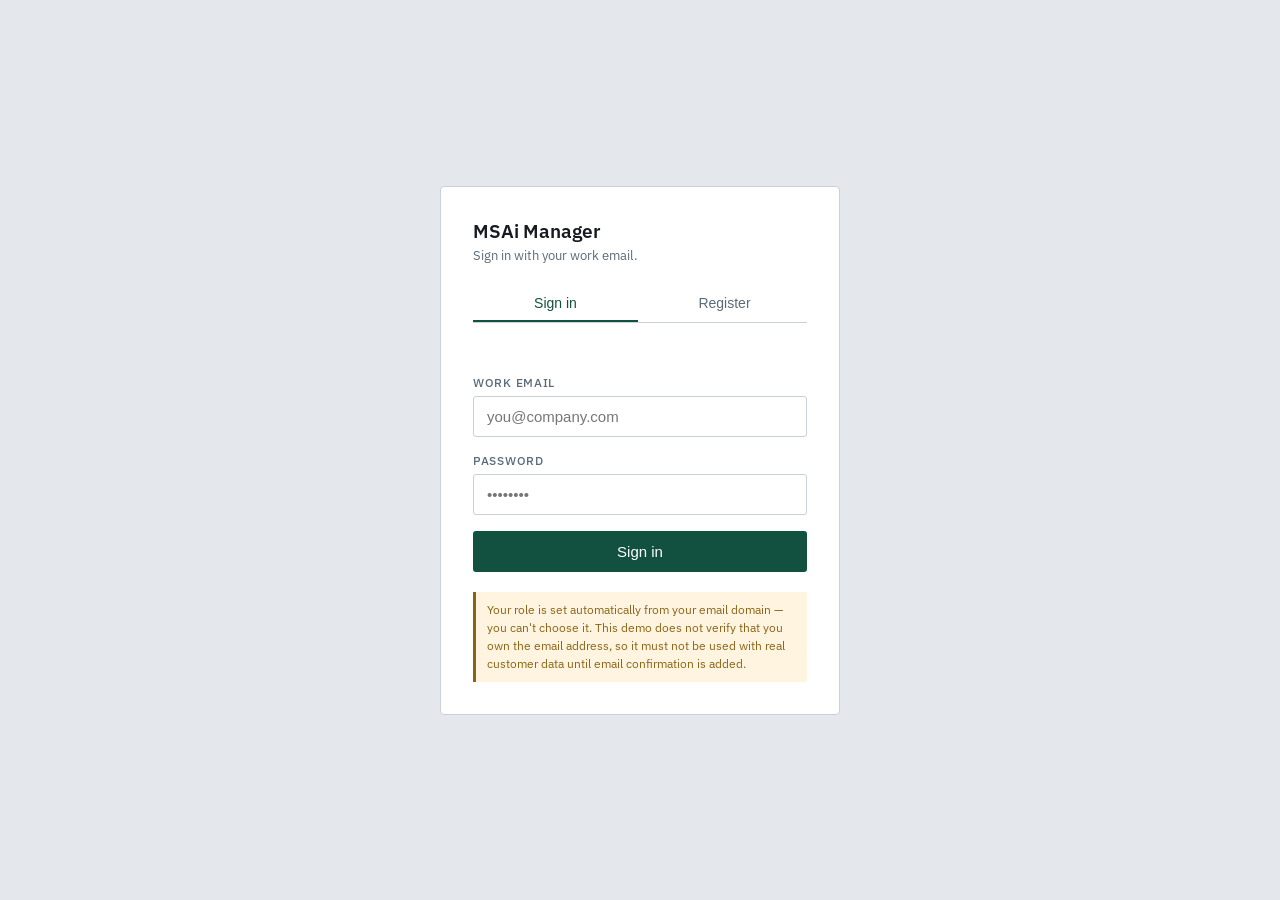
==== services/web/templates/login.html @ bb18f267 "Added auth" ====
<!DOCTYPE html>
<html lang="en">
<head>
<meta charset="utf-8">
<meta name="viewport" content="width=device-width, initial-scale=1">
<title>Sign in — MSAi Manager</title>
<link rel="preconnect" href="https://fonts.googleapis.com">
<link href="https://fonts.googleapis.com/css2?family=IBM+Plex+Sans:wght@400;500;600&display=swap" rel="stylesheet">
<style>
  :root{--ink:#171b21;--ink-2:#5a6b7a;--rule:#c8d0d8;--paper:#e4e8ec;--brand:#12503f;
        --warn-bg:#fff4e0;--warn-edge:#8a6416;--err:#9c2f2f}
  *{box-sizing:border-box;margin:0;padding:0}
  body{font-family:"IBM Plex Sans",system-ui,sans-serif;background:var(--paper);
       color:var(--ink);min-height:100vh;display:grid;place-items:center;padding:20px}
  .card{background:#fff;border:1px solid var(--rule);border-radius:4px;padding:32px;
        width:100%;max-width:400px}
  h1{font-size:19px;font-weight:600;margin-bottom:4px}
  .sub{font-size:13px;color:var(--ink-2);margin-bottom:22px}
  .tabs{display:flex;gap:4px;margin-bottom:20px;border-bottom:1px solid var(--rule)}
  .tab{flex:1;padding:9px;font-size:14px;font-weight:500;background:none;border:0;
       border-bottom:2px solid transparent;color:var(--ink-2);cursor:pointer}
  .tab.active{color:var(--brand);border-bottom-color:var(--brand)}
  label{display:block;font-size:12px;font-weight:500;color:var(--ink-2);
        text-transform:uppercase;letter-spacing:.06em;margin-bottom:6px}
  input{width:100%;font-size:15px;padding:11px 13px;border:1px solid var(--rule);
        border-radius:3px;margin-bottom:16px}
  input:focus-visible{outline:2px solid var(--brand);outline-offset:1px}
  button.go{width:100%;font-size:15px;font-weight:500;padding:12px;background:var(--brand);
            color:#fff;border:0;border-radius:3px;cursor:pointer}
  button.go:hover{opacity:.94}
  .msg{font-size:13px;margin-bottom:14px;min-height:18px}
  .msg.err{color:var(--err)} .msg.ok{color:var(--brand)}
  .note{margin-top:20px;font-size:12px;color:var(--warn-edge);background:var(--warn-bg);
        border-left:3px solid var(--warn-edge);padding:9px 11px;line-height:1.5}
</style>
</head>
<body>
  <div class="card">
    <h1>MSAi Manager</h1>
    <p class="sub">Sign in with your work email.</p>

    <div class="tabs">
      <button class="tab active" id="tab-login" onclick="show('login')">Sign in</button>
      <button class="tab" id="tab-register" onclick="show('register')">Register</button>
    </div>

    <div class="msg" id="msg"></div>

    <label for="email">Work email</label>
    <input id="email" type="email" placeholder="you@company.com" autocomplete="email">
    <label for="password">Password</label>
    <input id="password" type="password" placeholder="••••••••" autocomplete="current-password">
    <button class="go" id="submit" onclick="submit()">Sign in</button>

    <div class="note">
      Your role is set automatically from your email domain — you can't choose it.
      This demo does not verify that you own the email address, so it must not be
      used with real customer data until email confirmation is added.
    </div>
  </div>

<script>
let mode = "login";
function show(m){
  mode = m;
  document.getElementById("tab-login").classList.toggle("active", m==="login");
  document.getElementById("tab-register").classList.toggle("active", m==="register");
  document.getElementById("submit").textContent = m==="login" ? "Sign in" : "Create account";
  document.getElementById("password").autocomplete = m==="login" ? "current-password":"new-password";
  msg("", "");
}
function msg(text, kind){
  const el = document.getElementById("msg");
  el.textContent = text; el.className = "msg " + (kind||"");
}
async function submit(){
  const email = document.getElementById("email").value.trim();
  const password = document.getElementById("password").value;
  if(!email || !email.includes("@")){ msg("Enter a valid email.","err"); return; }
  if(!password){ msg("Enter your password.","err"); return; }
  const url = mode==="login" ? "/api/login" : "/api/register";
  try{
    const res = await fetch(url, {
      method:"POST", headers:{"Content-Type":"application/json"},
      body: JSON.stringify({email, password})
    });
    const data = await res.json().catch(()=>({}));
    if(!res.ok){ msg(data.error || "Something went wrong.","err"); return; }
    window.location.href = "/";        // into the app; session cookie is set
  }catch(e){ msg("Network error.","err"); }
}
</script>
</body>
</html>
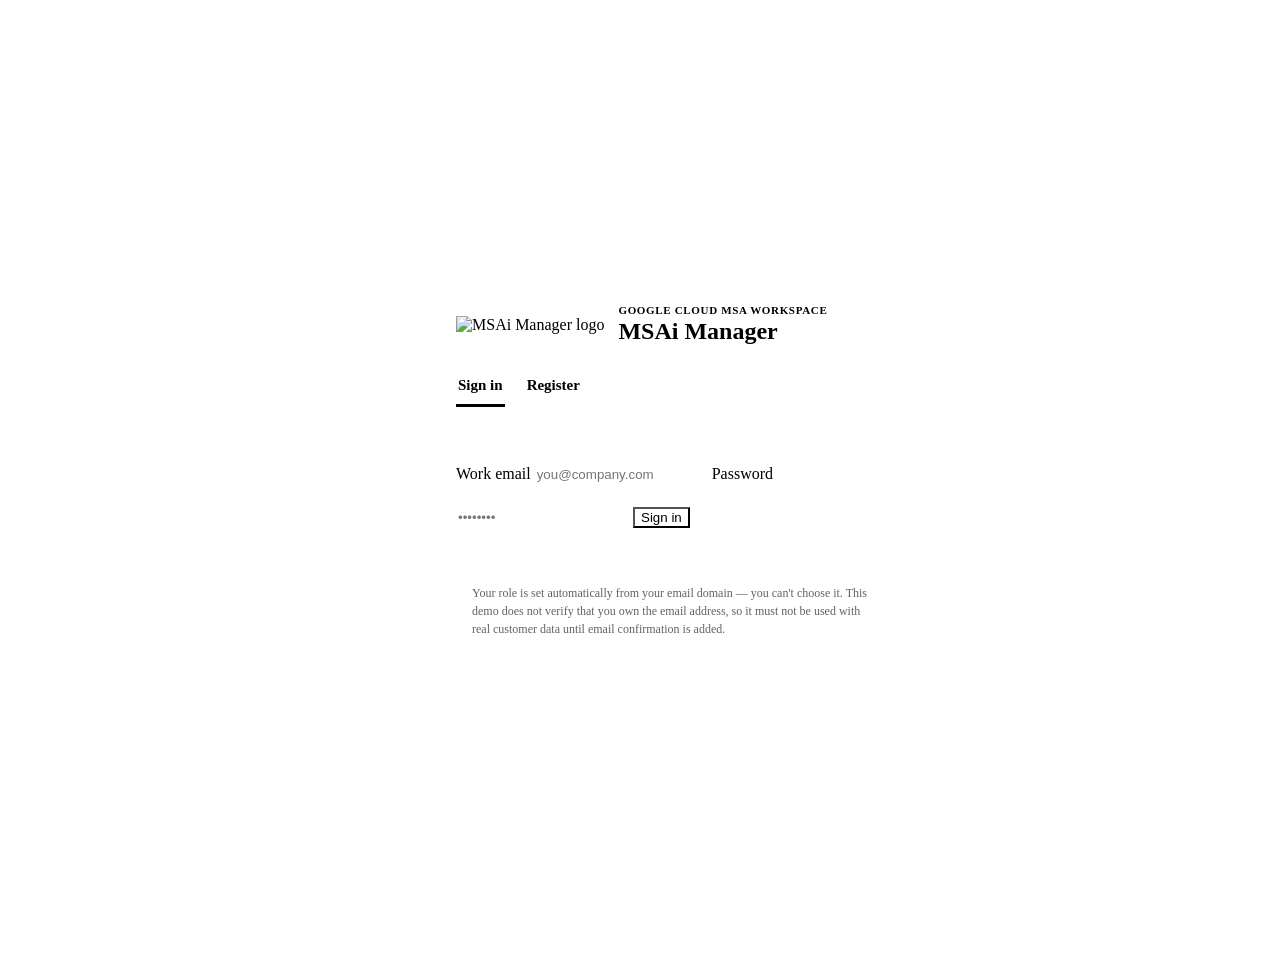
==== commit cf2c7337: "Enhance login page layout and styles" ====
--- a/services/web/templates/login.html
+++ b/services/web/templates/login.html
@@ -5,60 +5,103 @@
 <meta name="viewport" content="width=device-width, initial-scale=1">
 <title>Sign in — MSAi Manager</title>
 <link rel="preconnect" href="https://fonts.googleapis.com">
-<link href="https://fonts.googleapis.com/css2?family=IBM+Plex+Sans:wght@400;500;600&display=swap" rel="stylesheet">
+<link rel="preconnect" href="https://fonts.gstatic.com" crossorigin>
+<link href="https://fonts.googleapis.com/css2?family=Google+Sans+Flex:opsz,wght@6..144,1..1000&display=swap" rel="stylesheet">
+<link rel="stylesheet" href="/static/styles.css">
 <style>
-  :root{--ink:#171b21;--ink-2:#5a6b7a;--rule:#c8d0d8;--paper:#e4e8ec;--brand:#12503f;
-        --warn-bg:#fff4e0;--warn-edge:#8a6416;--err:#9c2f2f}
-  *{box-sizing:border-box;margin:0;padding:0}
-  body{font-family:"IBM Plex Sans",system-ui,sans-serif;background:var(--paper);
-       color:var(--ink);min-height:100vh;display:grid;place-items:center;padding:20px}
-  .card{background:#fff;border:1px solid var(--rule);border-radius:4px;padding:32px;
-        width:100%;max-width:400px}
-  h1{font-size:19px;font-weight:600;margin-bottom:4px}
-  .sub{font-size:13px;color:var(--ink-2);margin-bottom:22px}
-  .tabs{display:flex;gap:4px;margin-bottom:20px;border-bottom:1px solid var(--rule)}
-  .tab{flex:1;padding:9px;font-size:14px;font-weight:500;background:none;border:0;
-       border-bottom:2px solid transparent;color:var(--ink-2);cursor:pointer}
-  .tab.active{color:var(--brand);border-bottom-color:var(--brand)}
-  label{display:block;font-size:12px;font-weight:500;color:var(--ink-2);
-        text-transform:uppercase;letter-spacing:.06em;margin-bottom:6px}
-  input{width:100%;font-size:15px;padding:11px 13px;border:1px solid var(--rule);
-        border-radius:3px;margin-bottom:16px}
-  input:focus-visible{outline:2px solid var(--brand);outline-offset:1px}
-  button.go{width:100%;font-size:15px;font-weight:500;padding:12px;background:var(--brand);
-            color:#fff;border:0;border-radius:3px;cursor:pointer}
-  button.go:hover{opacity:.94}
-  .msg{font-size:13px;margin-bottom:14px;min-height:18px}
-  .msg.err{color:var(--err)} .msg.ok{color:var(--brand)}
-  .note{margin-top:20px;font-size:12px;color:var(--warn-edge);background:var(--warn-bg);
-        border-left:3px solid var(--warn-edge);padding:9px 11px;line-height:1.5}
+  body.login-body {
+    display: grid; place-items: center; background: var(--white); min-height: 100vh; padding: 20px;
+  }
+  .login-main {
+    width: 100%; max-width: 440px; padding: 0; margin: 0;
+  }
+  .login-card {
+    background: var(--card-bg); border-radius: 8px; padding: 36px; width: 100%;
+  }
+  .brand-header {
+    display: flex; align-items: center; gap: 14px; margin-bottom: 28px;
+  }
+  .brand-header h1 {
+    font-size: 24px; font-weight: 700; margin: 0;
+  }
+  .brand-header .eyebrow {
+    display: block; font-size: 11px; font-weight: 700; letter-spacing: 0.06em; color: var(--black); text-transform: uppercase; margin-bottom: 2px;
+  }
+  .tabs {
+    display: flex; gap: 20px; margin-bottom: 24px; border-bottom: 1px solid var(--grey);
+  }
+  .tab {
+    background: transparent; border: 0; border-bottom: 3px solid transparent; border-radius: 0; color: var(--black);
+    font-weight: 700; margin: 0; min-height: auto; width: auto; padding: 4px 2px 10px; cursor: pointer; font-family: var(--font-main); font-size: 15px;
+  }
+  .tab:hover {
+    opacity: 0.7;
+  }
+  .tab.active {
+    border-bottom-color: var(--red);
+  }
+  label {
+    margin: 16px 0 6px;
+  }
+  input {
+    background: var(--white); border: 1px solid var(--grey); margin-bottom: 16px; outline: none; transition: border-color 0.2s ease;
+  }
+  input:focus {
+    border-color: var(--blue);
+  }
+  button.go {
+    background: var(--blue); margin-top: 8px; transition: background-color 0.2s ease;
+  }
+  button.go:hover {
+    background: #3367d6;
+  }
+  .msg {
+    font-size: 13px; margin-bottom: 16px; min-height: 18px; font-weight: 500;
+  }
+  .msg.err {
+    color: var(--red);
+  }
+  .msg.ok {
+    color: var(--green);
+  }
+  .note {
+    margin-top: 28px; font-size: 12px; color: #5f6368; background: var(--white); border-left: 4px solid var(--yellow);
+    border-radius: 4px; padding: 14px 16px; line-height: 1.5;
+  }
 </style>
 </head>
-<body>
-  <div class="card">
-    <h1>MSAi Manager</h1>
-    <p class="sub">Sign in with your work email.</p>
+<body class="login-body">
+  <main class="login-main">
+    <div class="login-card">
+      <div class="brand-header">
+        <img src="/static/logo.svg" alt="MSAi Manager logo" class="logo">
+        <div>
+          <span class="eyebrow">Google Cloud MSA Workspace</span>
+          <h1>MSAi Manager</h1>
+        </div>
+      </div>
 
-    <div class="tabs">
-      <button class="tab active" id="tab-login" onclick="show('login')">Sign in</button>
-      <button class="tab" id="tab-register" onclick="show('register')">Register</button>
+      <div class="tabs">
+        <button class="tab active" id="tab-login" onclick="show('login')">Sign in</button>
+        <button class="tab" id="tab-register" onclick="show('register')">Register</button>
+      </div>
+
+      <div class="msg" id="msg"></div>
+
+      <label for="email">Work email</label>
+      <input id="email" type="email" placeholder="you@company.com" autocomplete="email">
+      <label for="password">Password</label>
+      <input id="password" type="password" placeholder="••••••••" autocomplete="current-password">
+      <button class="go" id="submit" onclick="submit()">Sign in</button>
+
+      <div class="note">
+        Your role is set automatically from your email domain — you can't choose it.
+        This demo does not verify that you own the email address, so it must not be
+        used with real customer data until email confirmation is added.
+      </div>
     </div>
-
-    <div class="msg" id="msg"></div>
-
-    <label for="email">Work email</label>
-    <input id="email" type="email" placeholder="you@company.com" autocomplete="email">
-    <label for="password">Password</label>
-    <input id="password" type="password" placeholder="••••••••" autocomplete="current-password">
-    <button class="go" id="submit" onclick="submit()">Sign in</button>
-
-    <div class="note">
-      Your role is set automatically from your email domain — you can't choose it.
-      This demo does not verify that you own the email address, so it must not be
-      used with real customer data until email confirmation is added.
-    </div>
-  </div>
-
+  </main>
+  
 <script>
 let mode = "login";
 function show(m){
